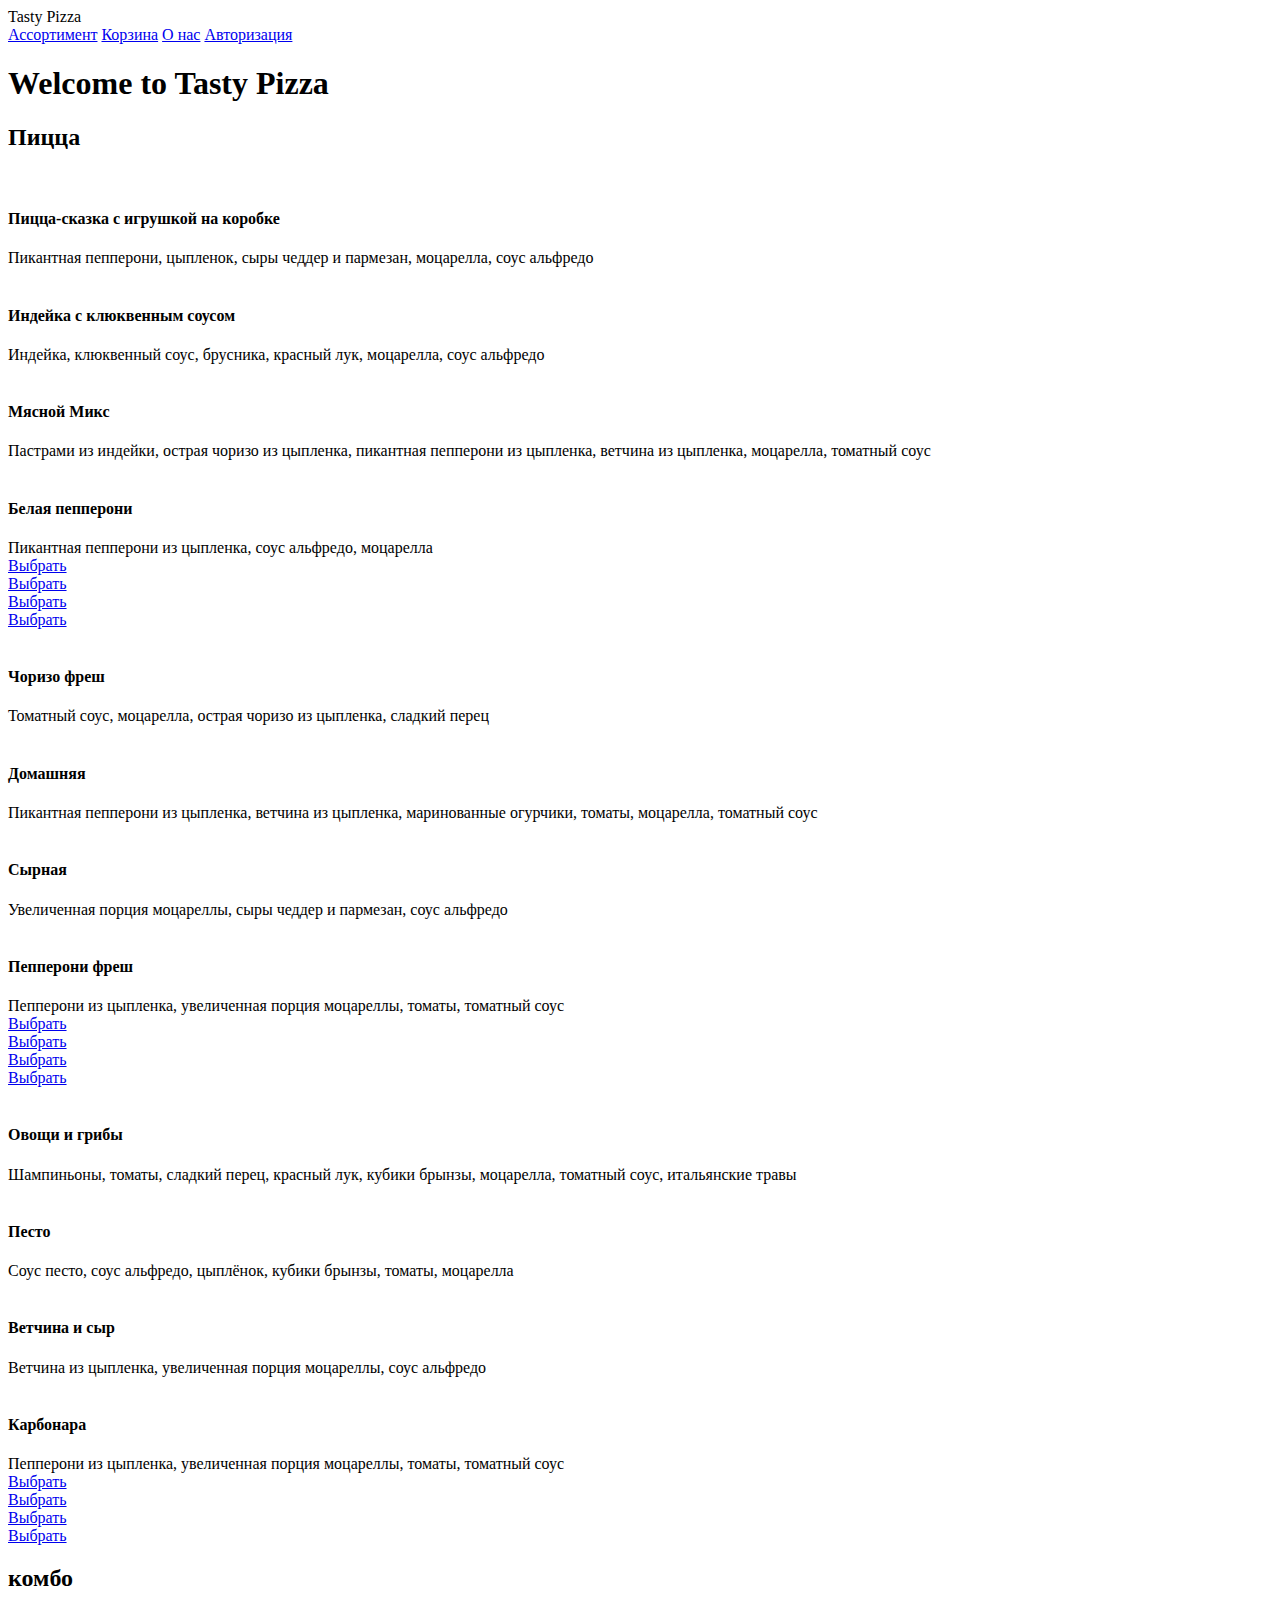
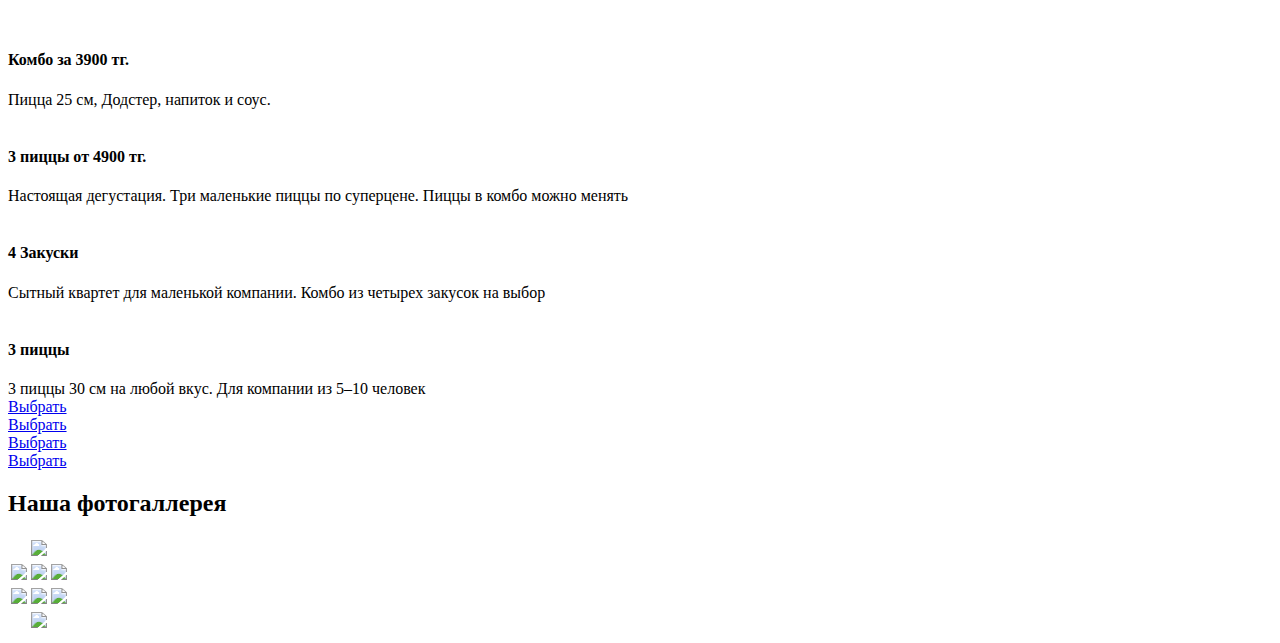
==== index.html @ 708944cc "Add files via upload" ====
<!DOCTYPE html>
<html>

    <head>
        <title>Tasty Pizza</title>
        <link rel="stylesheet" href='css/style.css'>
        <link
            href="https://fonts.googleapis.com/css?family=Kaushan+Script|Montserrat:400,700&amp;subset=cyrilic-exit"
            rel='stylesheet'>
        <link rel='icon' href='C:\Users\User\Desktop\Site\image\icon.png'
            type='image/x-icon'>

    </head>

    <body>

        <header class="header">
            <div class="container">
                <div class="header_inner">
                    <div class="header_logo">Tasty Pizza</div>
                    <nav class="nav">
                        <a href="assortiment.html" class='nav_link'>Ассортимент</a>
                        <a href="#" class='nav_link'>Корзина</a>
                        <a href="about.html" class='nav_link'>О нас</a>
                        <a href="authorization.html" class='nav_link'>Авторизация</a>
                    </nav>
                </div>
            </div>



        </header>

        <div class='intro'>
            <div class='container'>
                <div class="intro_inner">
                    <h2 class="intro_suptitle"></h2>
                    <h1 class="intro_title">Welcome to Tasty Pizza</h1>
                </div>
            </div>

        </div>

        <!--product line-->
        <div class="container">
            <h2 class="product_chapter_pizza">Пицца</h2>
            <div class="product_pizza">
                <div class="product_item_pizza">
                    <img class="product_icon_pizza"
                        src="image/Assortiment/Pizza_1.png" alt="">
                    <h4 class="product_title_pizza">Пицца-сказка с игрушкой на
                        коробке</h4>
                    <div class="product_text_pizza">Пикантная пепперони,
                        цыпленок, сыры чеддер и пармезан, моцарелла, соус
                        альфредо</div>

                </div>
                <div class="product_item_pizza">
                    <img class="product_icon_pizza"
                        src="image/Assortiment/Pizza_2.png" alt="">
                    <h4 class="product_title_pizza">Индейка с клюквенным соусом</h4>
                    <div class="product_text_pizza">Индейка, клюквенный соус,
                        брусника, красный лук, моцарелла, соус
                        альфредо</div>

                </div>

                <div class="product_item_pizza">
                    <img class="product_icon_pizza"
                        src="image/Assortiment/Pizza_3.png" alt="">
                    <h4 class="product_title_pizza">Мясной Микс</h4>
                    <div class="product_text_pizza">Пастрами из индейки, острая
                        чоризо из цыпленка, пикантная пепперони из
                        цыпленка, ветчина из цыпленка, моцарелла, томатный соус</div>
                </div>
                <div class="product_item_pizza">
                    <img class="product_icon_pizza"
                        src="image/Assortiment/Pizza_4.png" alt="">
                    <h4 class="product_title_pizza">Белая пепперони</h4>
                    <div class="product_text_pizza">Пикантная пепперони из
                        цыпленка, соус альфредо, моцарелла</div>

                </div>
            </div>

        </div>
        <div class="container">
            <div class="buttons">
                <div class="pizza_buttons">
                    <nav class="btn">
                        <a href="#" class=btn_pizza>Выбрать</a>
                    </nav>
                </div>
                <div class="pizza_buttons">
                    <nav class="btn">
                        <a href="#" class=btn_pizza>Выбрать</a>
                    </nav>
                </div>
                <div class="pizza_buttons">
                    <nav class="btn">
                        <a href="#" class=btn_pizza>Выбрать</a>
                    </nav>
                </div>
                <div class="pizza_buttons">
                    <nav class="btn">
                        <a href="#" class=btn_pizza>Выбрать</a>
                    </nav>
                </div>
            </div>



        </div>


        <div class="container">
            <div class="product_pizza">
                <div class="product_item_pizza">
                    <img class="product_icon_pizza"
                        src="image/Assortiment/Pizza_5.png" alt="">
                    <h4 class="product_title_pizza">Чоризо фреш</h4>
                    <div class="product_text_pizza">Томатный соус, моцарелла,
                        острая чоризо из цыпленка, сладкий перец</div>

                </div>
                <div class="product_item_pizza">
                    <img class="product_icon_pizza"
                        src="image/Assortiment/Pizza_6.png" alt="">
                    <h4 class="product_title_pizza">Домашняя</h4>
                    <div class="product_text_pizza">Пикантная пепперони из
                        цыпленка, ветчина из цыпленка, маринованные
                        огурчики, томаты, моцарелла, томатный соус</div>

                </div>

                <div class="product_item_pizza">
                    <img class="product_icon_pizza"
                        src="image/Assortiment/Pizza_7.png" alt="">
                    <h4 class="product_title_pizza">Сырная</h4>
                    <div class="product_text_pizza">Увеличенная порция
                        моцареллы, сыры чеддер и пармезан, соус альфредо
                    </div>

                </div>


                <div class="product_item_pizza">
                    <img class="product_icon_pizza"
                        src="image/Assortiment/Pizza_8.png" alt="">
                    <h4 class="product_title_pizza">Пепперони фреш</h4>
                    <div class="product_text_pizza">Пепперони из цыпленка,
                        увеличенная порция моцареллы, томаты, томатный
                        соус</div>

                </div>
            </div>

        </div>
        <div class="container">
            <div class="buttons">
                <div class="pizza_buttons">
                    <nav class="btn">
                        <a href="#" class=btn_pizza>Выбрать</a>
                    </nav>
                </div>
                <div class="pizza_buttons">
                    <nav class="btn">
                        <a href="#" class=btn_pizza>Выбрать</a>
                    </nav>
                </div>
                <div class="pizza_buttons">
                    <nav class="btn">
                        <a href="#" class=btn_pizza>Выбрать</a>
                    </nav>
                </div>
                <div class="pizza_buttons">
                    <nav class="btn">
                        <a href="#" class=btn_pizza>Выбрать</a>
                    </nav>
                </div>
            </div>

        </div>


        <div class="container">
            <div class="product_pizza">
                <div class="product_item_pizza">
                    <img class="product_icon_pizza"
                        src="image/Assortiment/Pizza_9.png" alt="">
                    <h4 class="product_title_pizza">Овощи и грибы</h4>
                    <div class="product_text_pizza">Шампиньоны, томаты, сладкий
                        перец, красный лук, кубики брынзы,
                        моцарелла, томатный соус, итальянские травы</div>

                </div>
                <div class="product_item_pizza">
                    <img class="product_icon_pizza"
                        src="image/Assortiment/Pizza_10.png" alt="">
                    <h4 class="product_title_pizza">Песто</h4>
                    <div class="product_text_pizza">Соус песто, соус альфредо,
                        цыплёнок, кубики брынзы, томаты,
                        моцарелла</div>

                </div>

                <div class="product_item_pizza">
                    <img class="product_icon_pizza"
                        src="image/Assortiment/Pizza_11.png" alt="">
                    <h4 class="product_title_pizza">Ветчина и сыр</h4>
                    <div class="product_text_pizza">Ветчина из цыпленка,
                        увеличенная порция моцареллы, соус альфредо
                    </div>

                </div>

                <div class="product_item_pizza">
                    <img class="product_icon_pizza"
                        src="image/Assortiment/Pizza_12.png" alt="">
                    <h4 class="product_title_pizza">Карбонара</h4>
                    <div class="product_text_pizza">Пепперони из цыпленка,
                        увеличенная порция моцареллы, томаты,
                        томатный соус</div>
                </div>


            </div>
            <div class="container">
                <div class="buttons">
                    <div class="pizza_buttons">
                        <nav class="btn">
                            <a href="#" class=btn_pizza>Выбрать</a>
                        </nav>
                    </div>
                    <div class="pizza_buttons">
                        <nav class="btn">
                            <a href="#" class=btn_pizza>Выбрать</a>
                        </nav>
                    </div>
                    <div class="pizza_buttons">
                        <nav class="btn">
                            <a href="#" class=btn_pizza>Выбрать</a>
                        </nav>
                    </div>
                    <div class="pizza_buttons">
                        <nav class="btn">
                            <a href="#" class=btn_pizza>Выбрать</a>
                        </nav>
                    </div>
                </div>


            </div>
            <div class="container">
                <h2 class="product_chapter_pizza">комбо</h2>
                <div class="product_pizza">
                    <div class="product_item_pizza">
                        <img class="product_icon_pizza"
                            src="image/combo/combo_1.png" alt="">
                        <h4 class="product_title_pizza">Комбо за 3900 тг.</h4>
                        <div class="product_text_pizza">Пицца 25 см, Додстер,
                            напиток и соус.</div>

                    </div>
                    <div class="product_item_pizza">
                        <img class="product_icon_pizza"
                            src="image/combo/combo_2.png" alt="">
                        <h4 class="product_title_pizza">3 пиццы от 4900 тг.</h4>
                        <div class="product_text_pizza">Настоящая дегустация.
                            Три маленькие пиццы по суперцене. Пиццы в
                            комбо можно менять</div>

                    </div>
                    <div class="product_item_pizza">
                        <img class="product_icon_pizza"
                            src="image/combo/combo_3.png" alt="">
                        <h4 class="product_title_pizza">4 Закуски</h4>
                        <div class="product_text_pizza">Сытный квартет для
                            маленькой компании. Комбо из четырех закусок
                            на выбор</div>

                    </div>
                    <div class="product_item_pizza">
                        <img class="product_icon_pizza"
                            src="image/combo/combo_4.png" alt="">
                        <h4 class="product_title_pizza">3 пиццы</h4>
                        <div class="product_text_pizza">3 пиццы 30 см на любой
                            вкус. Для компании из 5–10 человек</div>

                    </div>


                </div>
                <div class="container">
                    <div class="buttons">
                        <div class="pizza_buttons">
                            <nav class="btn">
                                <a href="#" class=btn_pizza>Выбрать</a>
                            </nav>
                        </div>
                        <div class="pizza_buttons">
                            <nav class="btn">
                                <a href="#" class=btn_pizza>Выбрать</a>
                            </nav>
                        </div>
                        <div class="pizza_buttons">
                            <nav class="btn">
                                <a href="#" class=btn_pizza>Выбрать</a>
                            </nav>
                        </div>
                        <div class="pizza_buttons">
                            <nav class="btn">
                                <a href="#" class=btn_pizza>Выбрать</a>
                            </nav>
                        </div>
                    </div>
                    <div class="container">
                        <div class="gallery">
                            <h2 class="gallery_tag">Наша фотогаллерея</h2>
                            <div class="gallery_table"></div>
                        </div>
                    </div>
                    <div class="container">
                        <div class="photo_gallery">
                            <table class="table">
                                <tr>
                                    <td><td><a
                                                href="./image/gallery/gallery_image_8.jpg"
                                                target="_blank"><img
                                                    class="gallery_image"
                                                    src="./image/gallery/gallery_image_8.jpg"
                                                    border="0"/></a></td>
                                    </td></td>
                            </tr>
                            <tr>
                                <td><a
                                        href="./image/gallery/gallery_image_1.jpg"
                                        target="_blank"><img
                                            class="gallery_image"
                                            src="./image/gallery/gallery_image_1.jpg"
                                            border="0"/></a></td>
                                <td><a
                                        href="./image/gallery/gallery_image_2.jpg"
                                        target="_blank"><img
                                            class="gallery_image"
                                            src="./image/gallery/gallery_image_2.jpg"
                                            border="0"/></a></td>
                                <td><a
                                        href="./image/gallery/gallery_image_3.jpg"
                                        target="_blank"><img
                                            class="gallery_image"
                                            src="./image/gallery/gallery_image_3.jpg"
                                            border="0"/></a></td>
                            </tr>
                            <tr>
                                <td><a
                                        href="./image/gallery/gallery_image_4.jpg"
                                        target="_blank"><img
                                            class="gallery_image"
                                            src="./image/gallery/gallery_image_4.jpg"
                                            border="0"/></a></td>
                                <td><a
                                        href="./image/gallery/gallery_image_5.jpg"
                                        target="_blank"><img
                                            class="gallery_image"
                                            src="./image/gallery/gallery_image_5.jpg"
                                            border="0"/></a></td>
                                <td><a
                                        href="./image/gallery/gallery_image_6.jpg"
                                        target="_blank"><img
                                            class="gallery_image"
                                            src="./image/gallery/gallery_image_6.jpg"
                                            border="0"/></a></td>
                            </tr>
                            <tr>
                                <td>
                                    <td><a
                                            href="./image/gallery/gallery_image_7.jpg"
                                            target="_blank"><img
                                                class="gallery_image"
                                                src="./image/gallery/gallery_image_7.jpg"
                                                border="0"/></a></td>
                                </tr>
                            </table>
                        </div>
                    </div>
                </body>
            </html>
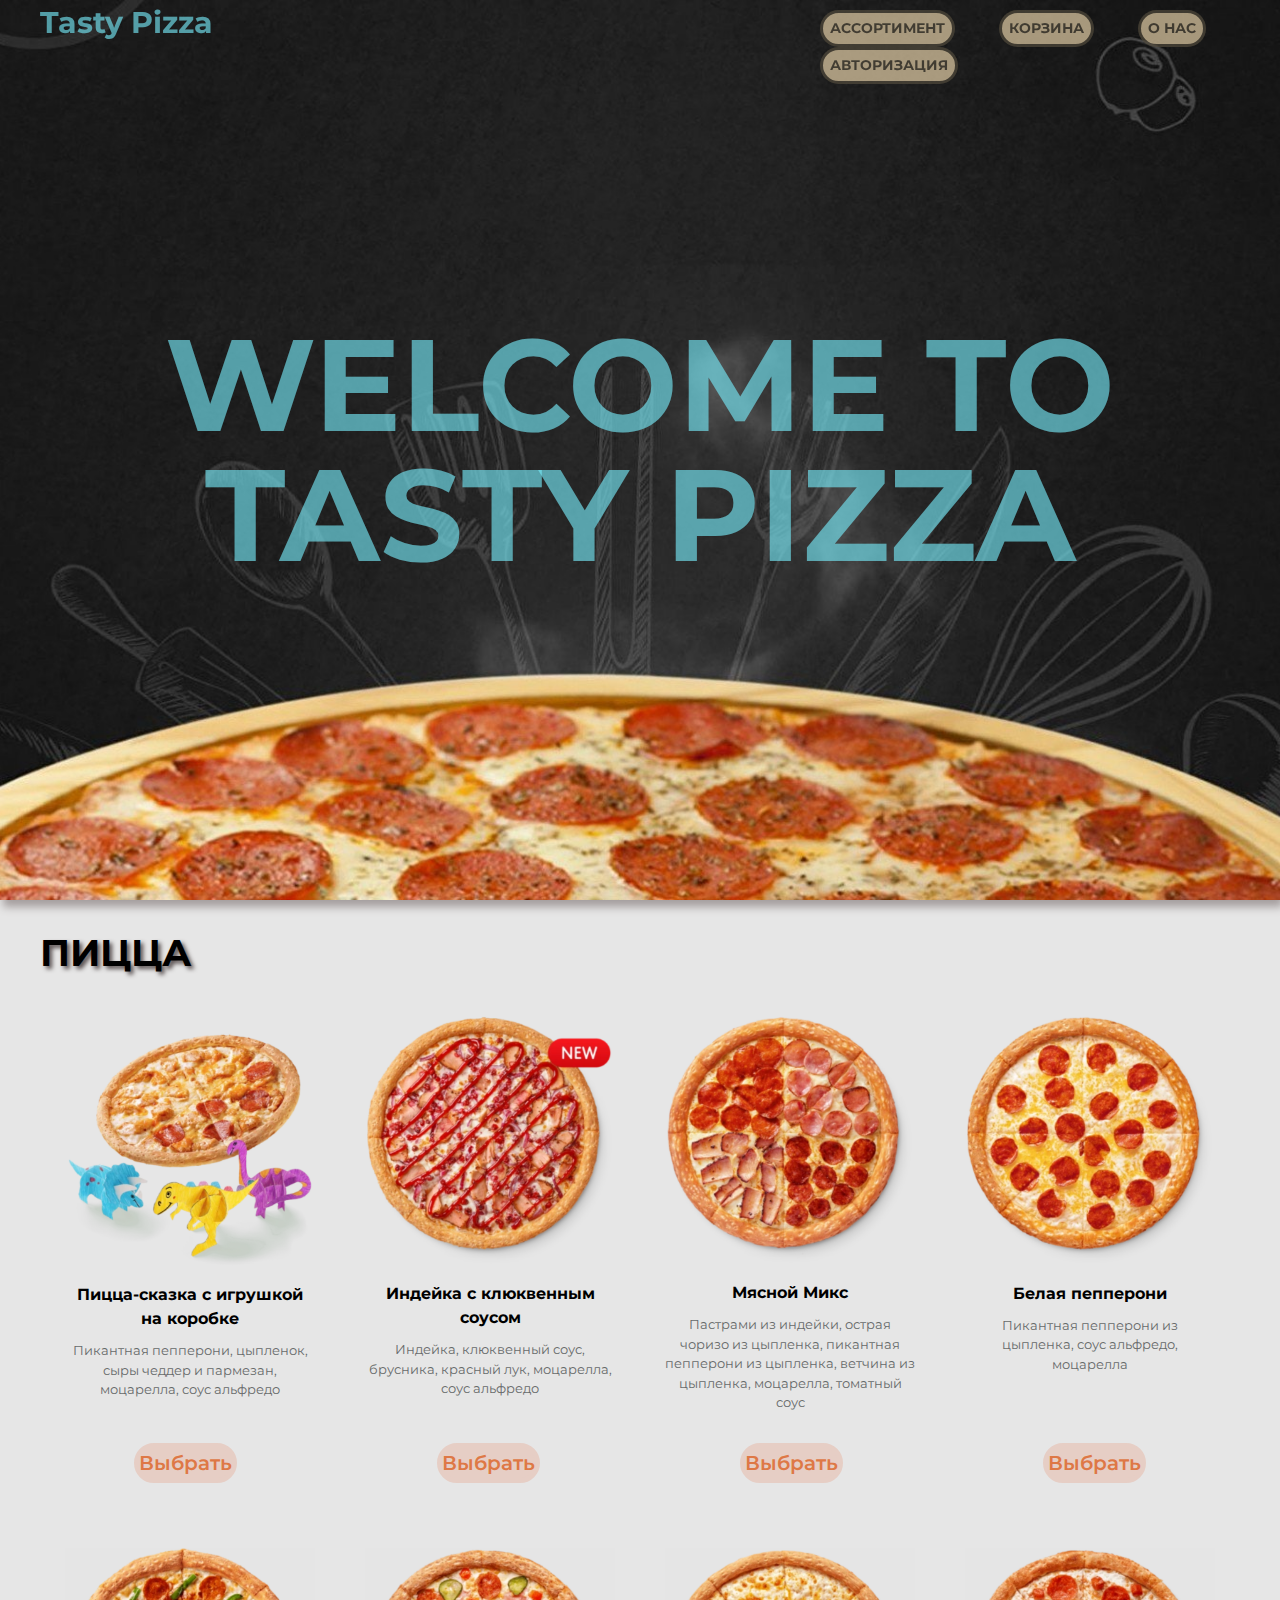
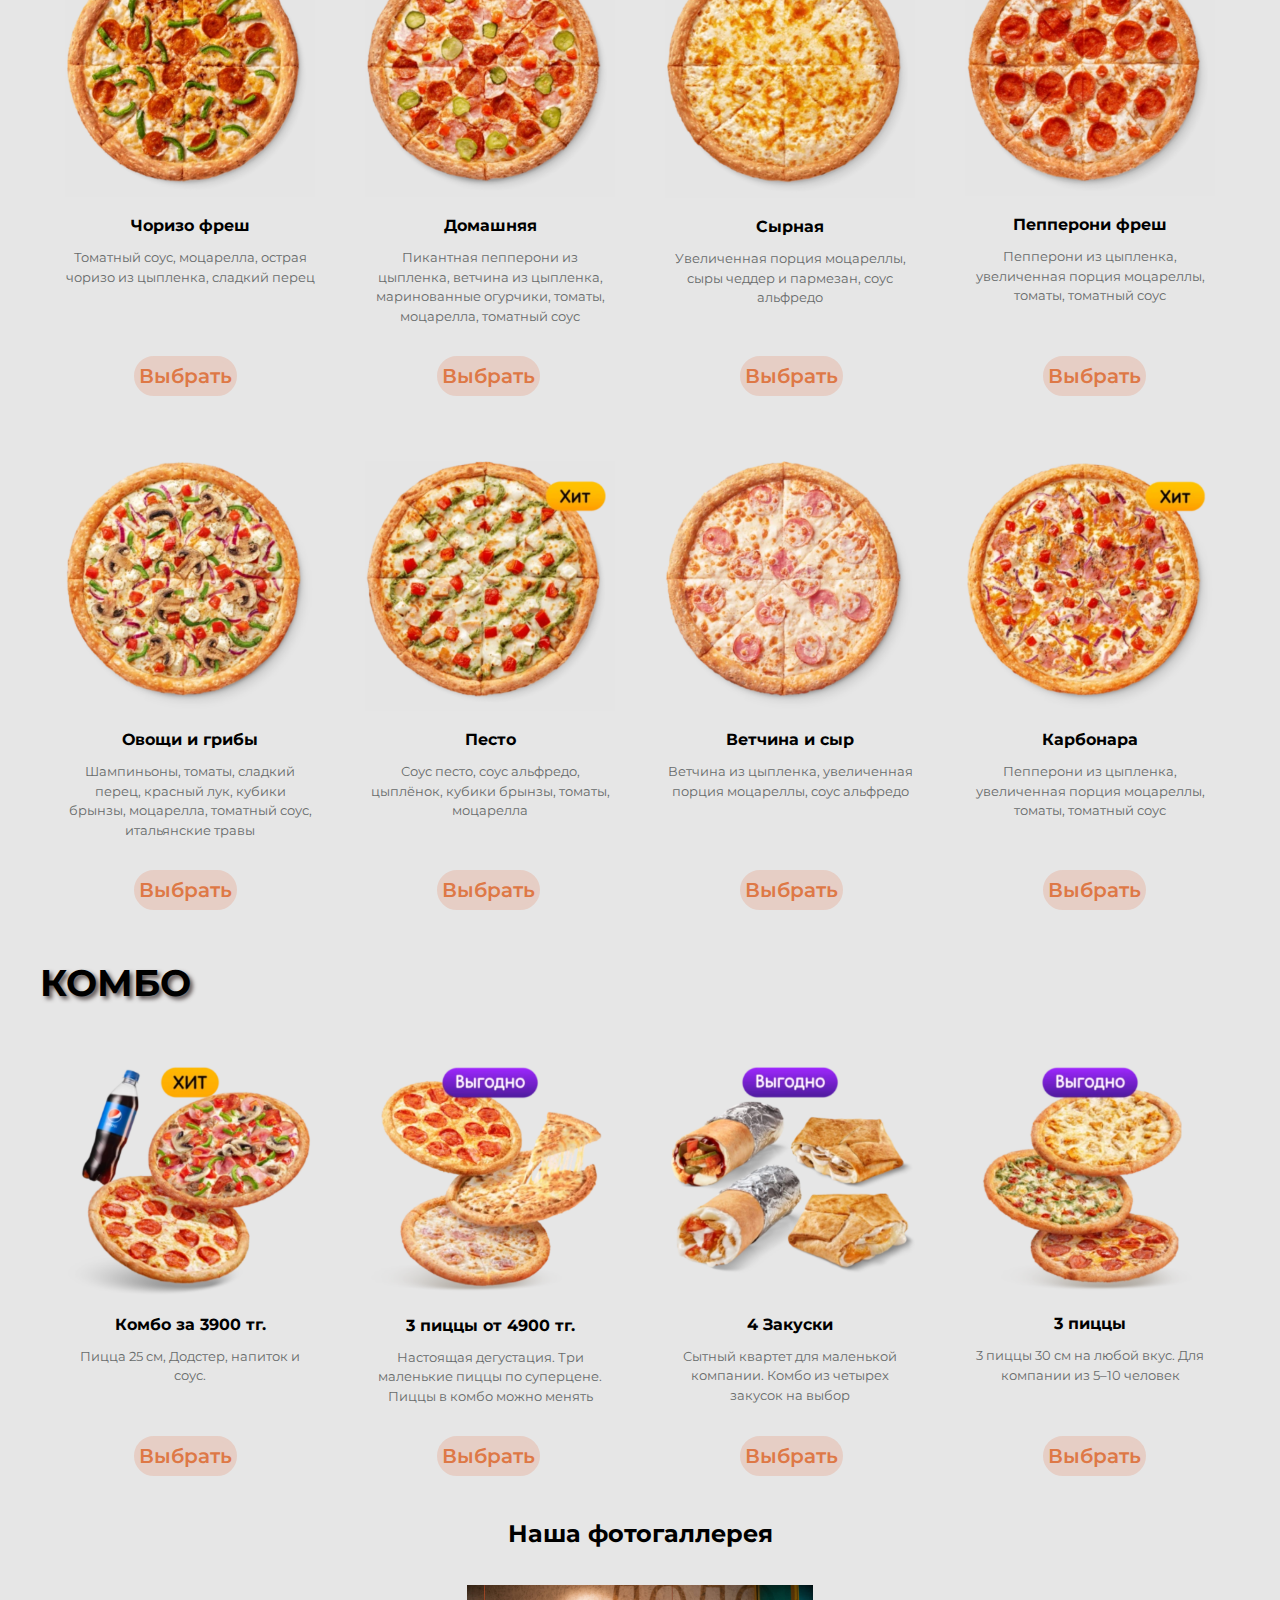
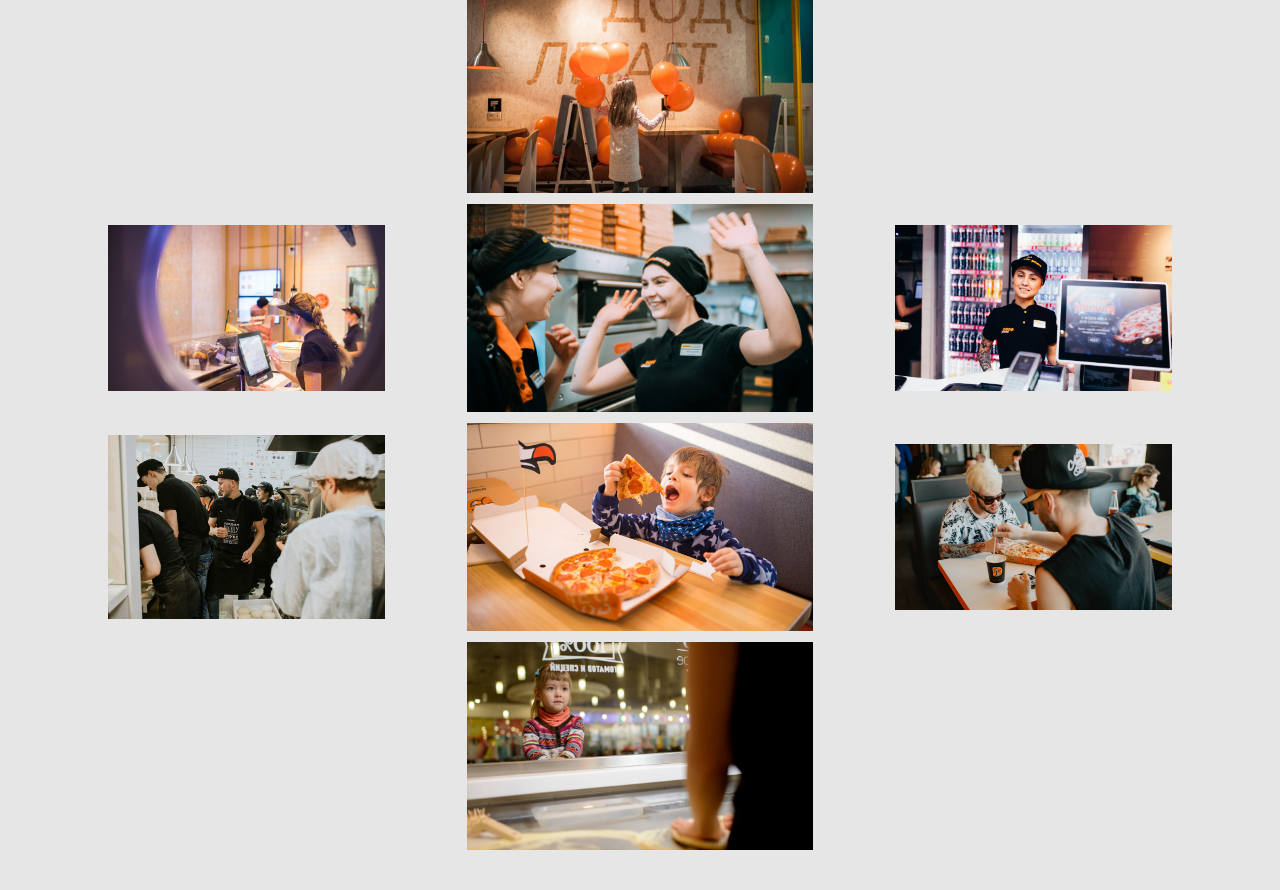
==== commit b3669c3f: "Update index.html" ====
--- a/index.html
+++ b/index.html
@@ -7,7 +7,7 @@
         <link
             href="https://fonts.googleapis.com/css?family=Kaushan+Script|Montserrat:400,700&amp;subset=cyrilic-exit"
             rel='stylesheet'>
-        <link rel='icon' href='C:\Users\User\Desktop\Site\image\icon.png'
+        <link rel='icon' href='image\icon.png'
             type='image/x-icon'>
 
     </head>
@@ -385,4 +385,4 @@
                         </div>
                     </div>
                 </body>
-            </html>+            </html>
--- a/css/style.css
+++ b/css/style.css
@@ -0,0 +1,261 @@
+body {
+  margin: 0 auto;
+  font-family: "Montserrat", sans-serif;
+
+  font-size: 16px;
+  line-height: 1.5;
+  color: rgb(0, 0, 0);
+  background-color: #e6e6e6;
+}
+
+h1,
+h2,
+h3,
+h4,
+h5,
+h6 {
+  margin: 0;
+}
+
+*,
+*:before,
+*:after {
+  box-sizing: border-box;
+}
+
+.container {
+  width: 100%;
+  max-width: 1200px;
+  margin: 0 auto;
+}
+
+.intro {
+  display: flex;
+  flex-direction: column;
+  justify-content: center;
+  width: 100%;
+  height: 100vh;
+  background: url("../image/background_pizza.png") no-repeat;
+  background-size: cover;
+  background-position: center;
+  filter: drop-shadow(3px 7px 4px rgb(164, 157, 157));
+}
+
+.intro_title {
+  font-size: 130px;
+  font-weight: 700;
+  text-transform: uppercase;
+  text-align: center;
+  line-height: 1;
+  color: rgba(117, 231, 246, 0.644);
+}
+
+.intro_inner {
+  width: 100%;
+  max-width: 1200px;
+  margin: 0 auto;
+}
+
+/*Header*/
+
+.header {
+  padding-top: 10px;
+  width: 100%;
+  position: absolute;
+  top: 0;
+  left: 0;
+  right: 0;
+  z-index: 1000;
+}
+
+.header_inner {
+  display: flex;
+  justify-content: space-between;
+  align-items: center;
+}
+
+.header_logo {
+  margin-top: 25px;
+  font-size: 30px;
+  font-weight: 700;
+  position: fixed;
+  color: rgba(117, 231, 246, 0.644);
+}
+
+/*Nav*/
+.nav {
+  font-size: 14px;
+  text-transform: uppercase;
+  position: fixed;
+  top: 10px;
+  left: 800px;
+}
+
+.header_inner {
+  border-radius: 20px;
+}
+
+.nav_link {
+  display: inline-block;
+  vertical-align: top;
+  margin: 0 20px;
+  color: rgba(0, 0, 0, 0.644);
+  text-decoration: none;
+  font-weight: 700;
+  transition: color 0.3s linear;
+  border: 3px solid rgba(0, 0, 0, 0.644);
+  border-radius: 30px;
+  transition: border 0.3s linear;
+  padding: 5px 7px;
+  opacity: 0.7;
+  background-color: #e6d1a8;
+}
+
+.nav_link:hover {
+  color: rgb(228, 94, 50);
+  border-color: rgb(228, 94, 50);
+}
+
+.nav_link .about_us {
+  visibility: hidden;
+  width: 120px;
+  background-color: #555;
+  color: #fff;
+  text-align: center;
+  padding: 5px 0;
+  border-radius: 6px;
+  position: absolute;
+  z-index: 1;
+  bottom: -175%;
+  left: 62%;
+  margin-left: -60px;
+  opacity: 0;
+  transition: opacity 0.3s;
+}
+
+.nav_link:hover .about_us {
+  visibility: visible;
+  opacity: 1;
+}
+
+/*PRODUCT LINE_PIZZA*/
+/*=================================================*/
+
+.product_chapter_pizza {
+  margin-top: 25px;
+  color: black;
+  text-shadow: 3px 3px 4px #5d5454;
+  text-transform: uppercase;
+  font-size: 37px;
+  font-weight: 700;
+}
+
+.product_pizza {
+  display: flex;
+  background-color: #e6e6e6;
+  padding-top: 35px;
+}
+
+.product_title_pizza {
+  margin: 10px 0;
+}
+
+.product_item_pizza {
+  width: 25%;
+  text-align: center;
+  padding: 0 25px;
+}
+
+.product_icon_pizza {
+  transition: 1s;
+  width: 100%;
+}
+
+.product_icon_pizza:hover {
+  transform: scale(1.07);
+}
+
+.product_text_pizza {
+  font-size: 13px;
+  color: rgb(103, 106, 106);
+}
+
+.nav_pizza {
+  font-size: 14px;
+
+  text-transform: uppercase;
+  font-weight: 600;
+  margin: 15px auto;
+  border: 3px solid #a146469a;
+  border-radius: 20px;
+  display: inline-block;
+  padding: 5px 7px;
+  background-color: rgba(186, 179, 174, 0.579);
+  transition: color 0.3s linear;
+}
+
+.nav_link_pizza {
+  display: inline;
+  text-decoration: none;
+  color: #a146469a;
+  transition: color 0.1s linear;
+}
+
+.nav_pizza:hover {
+  border-color: rgb(254, 22, 1);
+}
+
+.nav_link_pizza:hover {
+  color: rgb(254, 22, 1);
+}
+
+/*Button */
+/*=============================================================*/
+
+.buttons {
+  display: flex;
+  justify-content: center;
+  width: 25%;
+  margin: 10px auto;
+}
+
+.btn {
+  display: inline-block;
+  padding: 20px 100px;
+}
+
+.btn_pizza {
+  display: inline-block;
+  text-decoration: none;
+  color: rgb(222, 120, 70);
+  border-radius: 10px;
+  font-size: 20px;
+  border: 5px solid rgb(230, 206, 197);
+  border-radius: 30px;
+  background-color: rgb(230, 206, 197);
+  transition: color.3s linear;
+  font-weight: 600;
+}
+
+.btn_pizza:hover {
+  color: #ff0000;
+}
+
+/* Gallery*/
+/*======================================================================*/
+
+.gallery_tag {
+  text-align: center;
+  margin-bottom: 20px;
+  margin-top: 20px;
+}
+
+.table {
+  margin: 30px;
+  text-align: center;
+}
+
+.gallery_image {
+  width: 80%;
+  margin: 0;
+}
